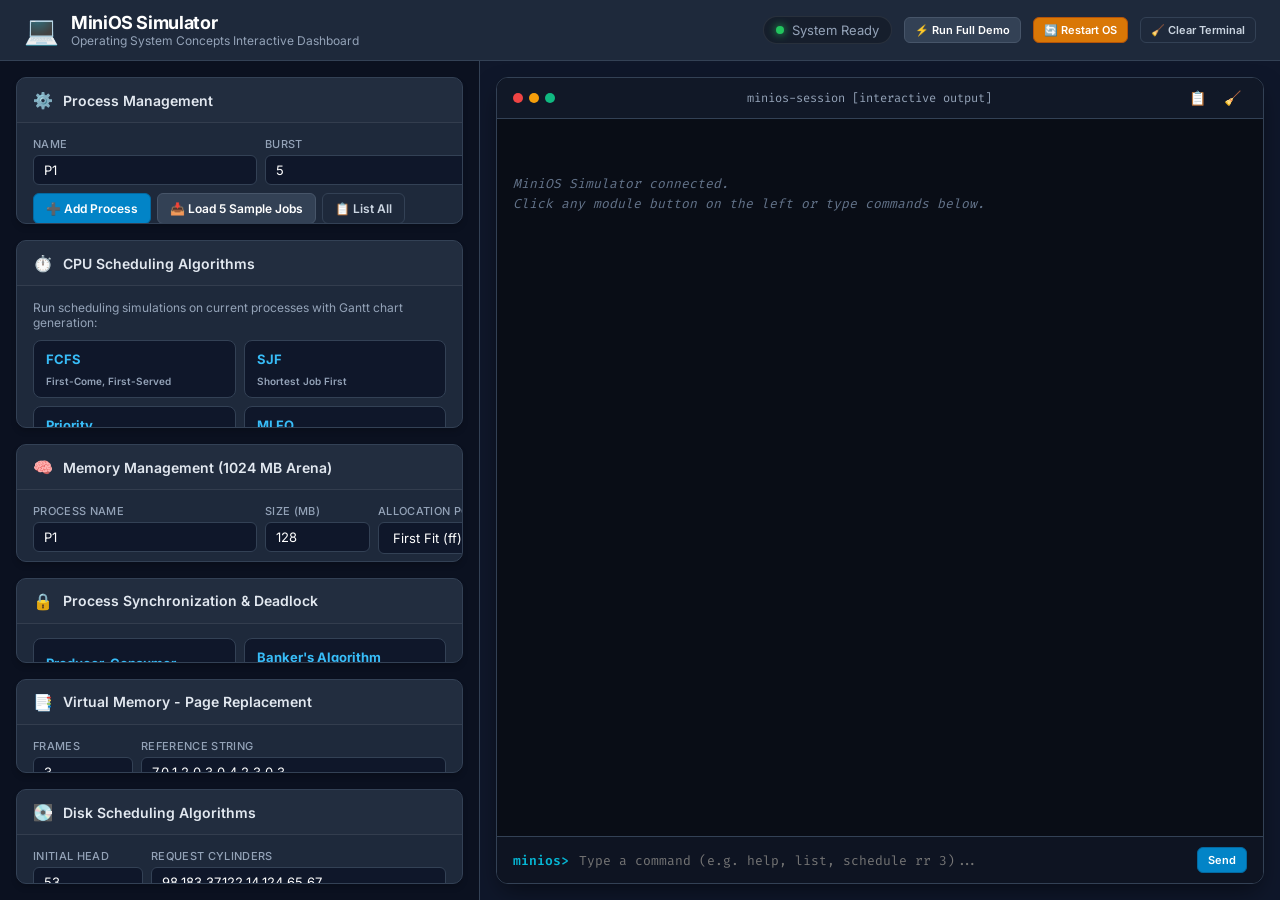
==== ui/index.html @ c7deea9b "Add interactive Web UI dashboard in ui/ folder" ====
<!DOCTYPE html>
<html lang="en">
<head>
  <meta charset="UTF-8">
  <meta name="viewport" content="width=device-width, initial-scale=1.0">
  <title>MiniOS Simulator Dashboard</title>
  <link rel="stylesheet" href="style.css">
  <link rel="preconnect" href="https://fonts.googleapis.com">
  <link rel="preconnect" href="https://fonts.gstatic.com" crossorigin>
  <link href="https://fonts.googleapis.com/css2?family=Fira+Code:wght@400;500;600&family=Inter:wght@400;500;600;700&display=swap" rel="stylesheet">
</head>
<body>
  <!-- Header Navbar -->
  <header class="navbar">
    <div class="nav-left">
      <div class="logo-icon">💻</div>
      <div>
        <h1 class="nav-title">MiniOS Simulator</h1>
        <p class="nav-subtitle">Operating System Concepts Interactive Dashboard</p>
      </div>
    </div>
    <div class="nav-right">
      <div class="status-indicator" id="statusIndicator">
        <span class="status-dot"></span>
        <span id="statusText">System Ready</span>
      </div>
      <button class="btn btn-secondary btn-sm" onclick="runQuickDemo()">⚡ Run Full Demo</button>
      <button class="btn btn-warning btn-sm" onclick="resetSession()">🔄 Restart OS</button>
      <button class="btn btn-outline btn-sm" onclick="clearTerminal()">🧹 Clear Terminal</button>
    </div>
  </header>

  <!-- Main Grid Layout -->
  <main class="main-container">
    <!-- Left Column: Controls & Modules -->
    <section class="controls-panel">
      
      <!-- Module 1: Process Management -->
      <div class="card">
        <div class="card-header">
          <span class="card-icon">⚙️</span>
          <h2>Process Management</h2>
        </div>
        <div class="card-body">
          <div class="form-row">
            <div class="form-group flex-1">
              <label>Name</label>
              <input type="text" id="procName" value="P1" placeholder="e.g. P1">
            </div>
            <div class="form-group flex-1">
              <label>Burst</label>
              <input type="number" id="procBurst" value="5" min="1" placeholder="CPU burst">
            </div>
            <div class="form-group flex-1">
              <label>Priority</label>
              <input type="number" id="procPriority" value="2" min="1" placeholder="Priority">
            </div>
            <div class="form-group flex-1">
              <label>Arrival</label>
              <input type="number" id="procArrival" value="0" min="0" placeholder="Arrival">
            </div>
          </div>
          <div class="btn-group mt-2">
            <button class="btn btn-primary" onclick="createProcess()">➕ Add Process</button>
            <button class="btn btn-secondary" onclick="loadSampleProcesses()">📥 Load 5 Sample Jobs</button>
            <button class="btn btn-outline" onclick="runCommand('list')">📋 List All</button>
            <button class="btn btn-danger-outline" onclick="runCommand('clear_all')">🗑️ Clear All</button>
          </div>

          <div class="divider"></div>

          <div class="form-inline">
            <label>Terminate Process by PID:</label>
            <input type="number" id="killPid" value="0" min="0" style="width: 80px;">
            <button class="btn btn-danger btn-sm" onclick="killProcess()">Kill</button>
          </div>
        </div>
      </div>

      <!-- Module 2: CPU Scheduling -->
      <div class="card">
        <div class="card-header">
          <span class="card-icon">⏱️</span>
          <h2>CPU Scheduling Algorithms</h2>
        </div>
        <div class="card-body">
          <p class="section-desc">Run scheduling simulations on current processes with Gantt chart generation:</p>
          <div class="grid-buttons">
            <button class="btn btn-module" onclick="runCommand('schedule fcfs')">
              <strong>FCFS</strong>
              <small>First-Come, First-Served</small>
            </button>
            <button class="btn btn-module" onclick="runCommand('schedule sjf')">
              <strong>SJF</strong>
              <small>Shortest Job First</small>
            </button>
            <button class="btn btn-module" onclick="runCommand('schedule priority')">
              <strong>Priority</strong>
              <small>Non-preemptive priority</small>
            </button>
            <button class="btn btn-module" onclick="runCommand('schedule mlfq')">
              <strong>MLFQ</strong>
              <small>3-Level Feedback Queue</small>
            </button>
          </div>

          <div class="form-inline mt-3">
            <label>Round Robin (Quantum):</label>
            <input type="number" id="rrQuantum" value="2" min="1" style="width: 70px;">
            <button class="btn btn-secondary btn-sm" onclick="runRR()">Run RR</button>
          </div>

          <div class="mt-3">
            <button class="btn btn-success w-100" onclick="runCommand('schedule compare')">
              📊 Compare All Algorithms Side-by-Side
            </button>
          </div>
        </div>
      </div>

      <!-- Module 3: Memory Management -->
      <div class="card">
        <div class="card-header">
          <span class="card-icon">🧠</span>
          <h2>Memory Management (1024 MB Arena)</h2>
        </div>
        <div class="card-body">
          <div class="form-row">
            <div class="form-group flex-1">
              <label>Process Name</label>
              <input type="text" id="memProcName" value="P1">
            </div>
            <div class="form-group flex-1">
              <label>Size (MB)</label>
              <input type="number" id="memSize" value="128" min="1" max="1024">
            </div>
            <div class="form-group flex-1">
              <label>Allocation Policy</label>
              <select id="memPolicy">
                <option value="ff">First Fit (ff)</option>
                <option value="bf">Best Fit (bf)</option>
                <option value="wf">Worst Fit (wf)</option>
              </select>
            </div>
          </div>
          <div class="btn-group mt-2">
            <button class="btn btn-primary" onclick="allocMemory()">📥 Allocate Memory</button>
            <button class="btn btn-outline" onclick="freeMemory()">📤 Free Memory</button>
            <button class="btn btn-secondary" onclick="runCommand('mem_status')">🗺️ Show Memory Map</button>
            <button class="btn btn-danger-outline" onclick="runCommand('mem_reset')">Reset</button>
          </div>
        </div>
      </div>

      <!-- Module 4: Synchronization & Deadlocks -->
      <div class="card">
        <div class="card-header">
          <span class="card-icon">🔒</span>
          <h2>Process Synchronization & Deadlock</h2>
        </div>
        <div class="card-body">
          <div class="grid-buttons-2">
            <button class="btn btn-module" onclick="runCommand('producer_consumer')">
              <strong>Producer-Consumer</strong>
              <small>Bounded-buffer using semaphores</small>
            </button>
            <button class="btn btn-module" onclick="runBankers()">
              <strong>Banker's Algorithm</strong>
              <small>Deadlock avoidance & safe sequence</small>
            </button>
          </div>
        </div>
      </div>

      <!-- Module 5: Virtual Memory Page Replacement -->
      <div class="card">
        <div class="card-header">
          <span class="card-icon">📑</span>
          <h2>Virtual Memory - Page Replacement</h2>
        </div>
        <div class="card-body">
          <div class="form-row">
            <div class="form-group" style="width: 100px;">
              <label>Frames</label>
              <input type="number" id="pageFrames" value="3" min="1" max="10">
            </div>
            <div class="form-group flex-1">
              <label>Reference String</label>
              <input type="text" id="pageRef" value="7,0,1,2,0,3,0,4,2,3,0,3">
            </div>
          </div>
          <div class="btn-group mt-2">
            <button class="btn btn-outline" onclick="runPage('fifo')">FIFO</button>
            <button class="btn btn-outline" onclick="runPage('lru')">LRU</button>
            <button class="btn btn-outline" onclick="runPage('optimal')">Optimal</button>
            <button class="btn btn-success" onclick="runPage('compare')">⚡ Compare All 3</button>
          </div>
        </div>
      </div>

      <!-- Module 6: Disk Scheduling -->
      <div class="card">
        <div class="card-header">
          <span class="card-icon">💽</span>
          <h2>Disk Scheduling Algorithms</h2>
        </div>
        <div class="card-body">
          <div class="form-row">
            <div class="form-group" style="width: 110px;">
              <label>Initial Head</label>
              <input type="number" id="diskHead" value="53" min="0" max="199">
            </div>
            <div class="form-group flex-1">
              <label>Request Cylinders</label>
              <input type="text" id="diskRequests" value="98,183,37,122,14,124,65,67">
            </div>
          </div>
          <div class="btn-group mt-2">
            <button class="btn btn-outline" onclick="runDisk('fcfs')">FCFS</button>
            <button class="btn btn-outline" onclick="runDisk('sstf')">SSTF</button>
            <button class="btn btn-outline" onclick="runDisk('scan')">SCAN</button>
            <button class="btn btn-outline" onclick="runDisk('cscan')">C-SCAN</button>
            <button class="btn btn-success" onclick="runDisk('compare')">⚡ Compare All</button>
          </div>
        </div>
      </div>

    </section>

    <!-- Right Column: Interactive Console & Output -->
    <section class="terminal-panel">
      <div class="terminal-card">
        <div class="terminal-header">
          <div class="window-dots">
            <span class="dot red"></span>
            <span class="dot yellow"></span>
            <span class="dot green"></span>
          </div>
          <div class="terminal-title">minios-session [interactive output]</div>
          <div class="terminal-actions">
            <button class="btn-icon" onclick="copyTerminalText()" title="Copy output">📋</button>
            <button class="btn-icon" onclick="clearTerminal()" title="Clear terminal">🧹</button>
          </div>
        </div>
        
        <!-- Live Output Screen -->
        <div class="terminal-body" id="terminalOutput">
          <div class="welcome-text">MiniOS Simulator connected.<br>Click any module button on the left or type commands below.</div>
        </div>

        <!-- Command Input Line -->
        <div class="terminal-input-bar">
          <span class="prompt-symbol">minios&gt;</span>
          <input type="text" id="cliInput" placeholder="Type a command (e.g. help, list, schedule rr 3)..." autocomplete="off">
          <button class="btn btn-primary btn-sm" id="sendBtn" onclick="handleCliSend()">Send</button>
        </div>
      </div>
    </section>
  </main>

  <script src="app.js"></script>
</body>
</html>
---- ui/style.css ----
/* MiniOS Web UI Stylesheet */

:root {
  --bg-primary: #0f172a;
  --bg-secondary: #1e293b;
  --bg-tertiary: #334155;
  --bg-terminal: #090d16;
  --text-main: #f8fafc;
  --text-muted: #94a3b8;
  --accent-blue: #38bdf8;
  --accent-cyan: #06b6d4;
  --accent-green: #22c55e;
  --accent-yellow: #eab308;
  --accent-red: #ef4444;
  --accent-purple: #a855f7;
  --border-color: #334155;
  --border-light: rgba(255, 255, 255, 0.08);
  --font-sans: 'Inter', -apple-system, BlinkMacSystemFont, 'Segoe UI', Roboto, sans-serif;
  --font-mono: 'Fira Code', 'SF Mono', Menlo, Consolas, Monaco, monospace;
}

* {
  box-sizing: border-box;
  margin: 0;
  padding: 0;
}

body {
  background-color: var(--bg-primary);
  color: var(--text-main);
  font-family: var(--font-sans);
  height: 100vh;
  display: flex;
  flex-direction: column;
  overflow: hidden;
}

/* Navbar */
.navbar {
  display: flex;
  align-items: center;
  justify-content: space-between;
  padding: 12px 24px;
  background-color: var(--bg-secondary);
  border-bottom: 1px solid var(--border-color);
  flex-shrink: 0;
}

.nav-left {
  display: flex;
  align-items: center;
  gap: 12px;
}

.logo-icon {
  font-size: 28px;
}

.nav-title {
  font-size: 18px;
  font-weight: 700;
  letter-spacing: -0.02em;
  color: #fff;
}

.nav-subtitle {
  font-size: 12px;
  color: var(--text-muted);
}

.nav-right {
  display: flex;
  align-items: center;
  gap: 12px;
}

.status-indicator {
  display: flex;
  align-items: center;
  gap: 8px;
  font-size: 13px;
  color: var(--text-muted);
  background: rgba(0, 0, 0, 0.25);
  padding: 5px 12px;
  border-radius: 999px;
  border: 1px solid var(--border-light);
}

.status-dot {
  width: 8px;
  height: 8px;
  border-radius: 50%;
  background-color: var(--accent-green);
  box-shadow: 0 0 8px var(--accent-green);
}

/* Main Layout */
.main-container {
  display: grid;
  grid-template-columns: 480px 1fr;
  flex: 1;
  overflow: hidden;
  height: calc(100vh - 65px);
}

/* Controls Panel (Left) */
.controls-panel {
  overflow-y: auto;
  padding: 16px;
  display: flex;
  flex-direction: column;
  gap: 16px;
  border-right: 1px solid var(--border-color);
  background: #0b1120;
}

.controls-panel::-webkit-scrollbar {
  width: 6px;
}
.controls-panel::-webkit-scrollbar-thumb {
  background: var(--bg-tertiary);
  border-radius: 4px;
}

/* Cards */
.card {
  background-color: var(--bg-secondary);
  border: 1px solid var(--border-color);
  border-radius: 10px;
  box-shadow: 0 4px 6px -1px rgba(0, 0, 0, 0.2);
  overflow: hidden;
}

.card-header {
  display: flex;
  align-items: center;
  gap: 10px;
  padding: 12px 16px;
  background-color: rgba(255, 255, 255, 0.02);
  border-bottom: 1px solid var(--border-light);
}

.card-icon {
  font-size: 16px;
}

.card-header h2 {
  font-size: 14px;
  font-weight: 600;
  color: #e2e8f0;
}

.card-body {
  padding: 14px 16px;
}

.section-desc {
  font-size: 12px;
  color: var(--text-muted);
  margin-bottom: 10px;
}

/* Form Styles */
.form-row {
  display: flex;
  gap: 8px;
  margin-bottom: 8px;
}

.form-group {
  display: flex;
  flex-direction: column;
  gap: 4px;
}

.flex-1 {
  flex: 1;
}

.form-group label {
  font-size: 11px;
  font-weight: 500;
  color: var(--text-muted);
  text-transform: uppercase;
  letter-spacing: 0.03em;
}

.form-group input,
.form-group select {
  background-color: #0f172a;
  border: 1px solid var(--border-color);
  color: #fff;
  padding: 6px 10px;
  border-radius: 6px;
  font-size: 13px;
  outline: none;
  font-family: var(--font-sans);
  transition: border-color 0.15s ease;
}

.form-group input:focus,
.form-group select:focus {
  border-color: var(--accent-blue);
}

.form-inline {
  display: flex;
  align-items: center;
  gap: 8px;
  font-size: 13px;
  color: var(--text-muted);
}

.form-inline input {
  background-color: #0f172a;
  border: 1px solid var(--border-color);
  color: #fff;
  padding: 6px 10px;
  border-radius: 6px;
  font-size: 13px;
}

.divider {
  height: 1px;
  background-color: var(--border-light);
  margin: 12px 0;
}

/* Buttons */
.btn {
  display: inline-flex;
  align-items: center;
  justify-content: center;
  gap: 6px;
  padding: 7px 12px;
  font-size: 12px;
  font-weight: 600;
  border-radius: 6px;
  border: 1px solid transparent;
  cursor: pointer;
  transition: all 0.15s ease;
  font-family: var(--font-sans);
  color: #fff;
}

.btn:active {
  transform: scale(0.98);
}

.btn-sm {
  padding: 5px 10px;
  font-size: 11px;
}

.btn-primary {
  background-color: #0284c7;
  border-color: #0369a1;
}
.btn-primary:hover {
  background-color: #0369a1;
}

.btn-secondary {
  background-color: var(--bg-tertiary);
  border-color: #475569;
}
.btn-secondary:hover {
  background-color: #475569;
}

.btn-outline {
  background: transparent;
  border-color: var(--border-color);
  color: #cbd5e1;
}
.btn-outline:hover {
  background: rgba(255, 255, 255, 0.05);
  border-color: #64748b;
}

.btn-success {
  background-color: #15803d;
  border-color: #166534;
}
.btn-success:hover {
  background-color: #166534;
}

.btn-warning {
  background-color: #d97706;
  border-color: #b45309;
}
.btn-warning:hover {
  background-color: #b45309;
}

.btn-danger {
  background-color: #dc2626;
  border-color: #b91c1c;
}
.btn-danger:hover {
  background-color: #b91c1c;
}

.btn-danger-outline {
  background: transparent;
  border-color: #7f1d1d;
  color: #fca5a5;
}
.btn-danger-outline:hover {
  background: rgba(239, 68, 68, 0.1);
  border-color: #ef4444;
}

.btn-group {
  display: flex;
  flex-wrap: wrap;
  gap: 6px;
}

.w-100 {
  width: 100%;
}

.mt-2 { margin-top: 8px; }
.mt-3 { margin-top: 12px; }

/* Module Grid Buttons */
.grid-buttons {
  display: grid;
  grid-template-columns: repeat(2, 1fr);
  gap: 8px;
}

.grid-buttons-2 {
  display: grid;
  grid-template-columns: repeat(2, 1fr);
  gap: 8px;
}

.btn-module {
  display: flex;
  flex-direction: column;
  align-items: flex-start;
  padding: 10px 12px;
  background-color: #0f172a;
  border: 1px solid var(--border-color);
  border-radius: 8px;
  color: #f1f5f9;
  cursor: pointer;
  text-align: left;
  transition: all 0.15s ease;
}

.btn-module:hover {
  background-color: #1e293b;
  border-color: var(--accent-blue);
}

.btn-module strong {
  font-size: 13px;
  color: #38bdf8;
}

.btn-module small {
  font-size: 10px;
  color: var(--text-muted);
  margin-top: 2px;
}

/* Terminal Panel (Right) */
.terminal-panel {
  padding: 16px;
  display: flex;
  flex-direction: column;
  height: 100%;
  overflow: hidden;
}

.terminal-card {
  display: flex;
  flex-direction: column;
  height: 100%;
  background-color: var(--bg-terminal);
  border: 1px solid var(--border-color);
  border-radius: 12px;
  box-shadow: 0 10px 25px -5px rgba(0, 0, 0, 0.5);
  overflow: hidden;
}

.terminal-header {
  display: flex;
  align-items: center;
  justify-content: space-between;
  padding: 10px 16px;
  background-color: #111827;
  border-bottom: 1px solid var(--border-color);
}

.window-dots {
  display: flex;
  gap: 6px;
}

.dot {
  width: 10px;
  height: 10px;
  border-radius: 50%;
}
.dot.red { background-color: #ef4444; }
.dot.yellow { background-color: #f59e0b; }
.dot.green { background-color: #10b981; }

.terminal-title {
  font-family: var(--font-mono);
  font-size: 12px;
  color: var(--text-muted);
}

.terminal-actions {
  display: flex;
  gap: 6px;
}

.btn-icon {
  background: transparent;
  border: none;
  font-size: 14px;
  cursor: pointer;
  padding: 2px 6px;
  border-radius: 4px;
  transition: background 0.15s ease;
}
.btn-icon:hover {
  background: rgba(255, 255, 255, 0.1);
}

/* Terminal Body */
.terminal-body {
  flex: 1;
  padding: 16px;
  overflow-y: auto;
  font-family: var(--font-mono);
  font-size: 13px;
  line-height: 1.5;
  color: #e2e8f0;
  white-space: pre-wrap;
  word-break: break-word;
  background-color: var(--bg-terminal);
}

.terminal-body::-webkit-scrollbar {
  width: 8px;
}
.terminal-body::-webkit-scrollbar-thumb {
  background: #1f293d;
  border-radius: 4px;
}

.welcome-text {
  color: #64748b;
  font-style: italic;
  margin-bottom: 12px;
}

/* ANSI Colors in Terminal */
.ansi-red { color: #f87171; font-weight: 600; }
.ansi-green { color: #4ade80; font-weight: 600; }
.ansi-yellow { color: #facc15; font-weight: 600; }
.ansi-blue { color: #60a5fa; font-weight: 600; }
.ansi-magenta { color: #c084fc; font-weight: 600; }
.ansi-cyan { color: #22d3ee; font-weight: 600; }
.ansi-white { color: #ffffff; }

/* Terminal Input Line */
.terminal-input-bar {
  display: flex;
  align-items: center;
  gap: 10px;
  padding: 10px 16px;
  background-color: #0e1422;
  border-top: 1px solid var(--border-color);
}

.prompt-symbol {
  font-family: var(--font-mono);
  font-size: 13px;
  font-weight: 600;
  color: var(--accent-cyan);
}

.terminal-input-bar input {
  flex: 1;
  background: transparent;
  border: none;
  color: #fff;
  font-family: var(--font-mono);
  font-size: 13px;
  outline: none;
}
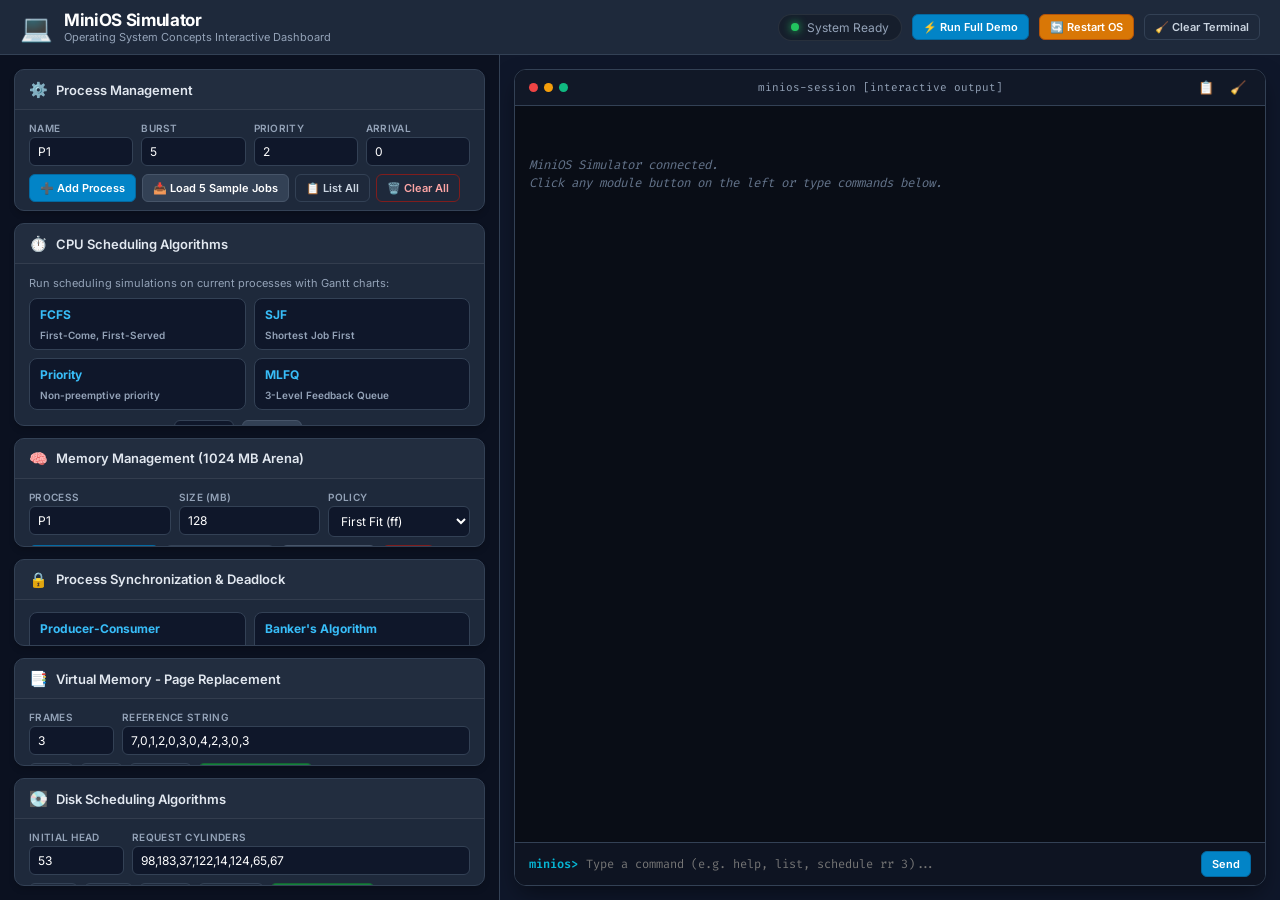
==== commit e4b00f04: "Fix full demo to execute step-by-step with live updates and prompt sync" ====
--- a/ui/index.html
+++ b/ui/index.html
@@ -24,7 +24,7 @@
         <span class="status-dot"></span>
         <span id="statusText">System Ready</span>
       </div>
-      <button class="btn btn-secondary btn-sm" onclick="runQuickDemo()">⚡ Run Full Demo</button>
+      <button class="btn btn-primary btn-sm" id="fullDemoBtn" onclick="toggleFullDemo()">⚡ Run Full Demo</button>
       <button class="btn btn-warning btn-sm" onclick="resetSession()">🔄 Restart OS</button>
       <button class="btn btn-outline btn-sm" onclick="clearTerminal()">🧹 Clear Terminal</button>
     </div>
@@ -42,22 +42,22 @@
           <h2>Process Management</h2>
         </div>
         <div class="card-body">
-          <div class="form-row">
-            <div class="form-group flex-1">
+          <div class="form-row-grid">
+            <div class="form-group">
               <label>Name</label>
               <input type="text" id="procName" value="P1" placeholder="e.g. P1">
             </div>
-            <div class="form-group flex-1">
+            <div class="form-group">
               <label>Burst</label>
-              <input type="number" id="procBurst" value="5" min="1" placeholder="CPU burst">
-            </div>
-            <div class="form-group flex-1">
+              <input type="number" id="procBurst" value="5" min="1" placeholder="Burst">
+            </div>
+            <div class="form-group">
               <label>Priority</label>
-              <input type="number" id="procPriority" value="2" min="1" placeholder="Priority">
-            </div>
-            <div class="form-group flex-1">
+              <input type="number" id="procPriority" value="2" min="1" placeholder="Prio">
+            </div>
+            <div class="form-group">
               <label>Arrival</label>
-              <input type="number" id="procArrival" value="0" min="0" placeholder="Arrival">
+              <input type="number" id="procArrival" value="0" min="0" placeholder="Arr">
             </div>
           </div>
           <div class="btn-group mt-2">
@@ -70,8 +70,8 @@
           <div class="divider"></div>
 
           <div class="form-inline">
-            <label>Terminate Process by PID:</label>
-            <input type="number" id="killPid" value="0" min="0" style="width: 80px;">
+            <label>Terminate by PID:</label>
+            <input type="number" id="killPid" value="0" min="0" style="width: 70px;">
             <button class="btn btn-danger btn-sm" onclick="killProcess()">Kill</button>
           </div>
         </div>
@@ -84,7 +84,7 @@
           <h2>CPU Scheduling Algorithms</h2>
         </div>
         <div class="card-body">
-          <p class="section-desc">Run scheduling simulations on current processes with Gantt chart generation:</p>
+          <p class="section-desc">Run scheduling simulations on current processes with Gantt charts:</p>
           <div class="grid-buttons">
             <button class="btn btn-module" onclick="runCommand('schedule fcfs')">
               <strong>FCFS</strong>
@@ -106,7 +106,7 @@
 
           <div class="form-inline mt-3">
             <label>Round Robin (Quantum):</label>
-            <input type="number" id="rrQuantum" value="2" min="1" style="width: 70px;">
+            <input type="number" id="rrQuantum" value="2" min="1" style="width: 60px;">
             <button class="btn btn-secondary btn-sm" onclick="runRR()">Run RR</button>
           </div>
 
@@ -125,17 +125,17 @@
           <h2>Memory Management (1024 MB Arena)</h2>
         </div>
         <div class="card-body">
-          <div class="form-row">
-            <div class="form-group flex-1">
-              <label>Process Name</label>
+          <div class="form-row-grid-3">
+            <div class="form-group">
+              <label>Process</label>
               <input type="text" id="memProcName" value="P1">
             </div>
-            <div class="form-group flex-1">
+            <div class="form-group">
               <label>Size (MB)</label>
               <input type="number" id="memSize" value="128" min="1" max="1024">
             </div>
-            <div class="form-group flex-1">
-              <label>Allocation Policy</label>
+            <div class="form-group">
+              <label>Policy</label>
               <select id="memPolicy">
                 <option value="ff">First Fit (ff)</option>
                 <option value="bf">Best Fit (bf)</option>
@@ -146,7 +146,7 @@
           <div class="btn-group mt-2">
             <button class="btn btn-primary" onclick="allocMemory()">📥 Allocate Memory</button>
             <button class="btn btn-outline" onclick="freeMemory()">📤 Free Memory</button>
-            <button class="btn btn-secondary" onclick="runCommand('mem_status')">🗺️ Show Memory Map</button>
+            <button class="btn btn-secondary" onclick="runCommand('mem_status')">🗺️ Show Map</button>
             <button class="btn btn-danger-outline" onclick="runCommand('mem_reset')">Reset</button>
           </div>
         </div>
@@ -162,11 +162,11 @@
           <div class="grid-buttons-2">
             <button class="btn btn-module" onclick="runCommand('producer_consumer')">
               <strong>Producer-Consumer</strong>
-              <small>Bounded-buffer using semaphores</small>
+              <small>Bounded-buffer semaphores</small>
             </button>
             <button class="btn btn-module" onclick="runBankers()">
               <strong>Banker's Algorithm</strong>
-              <small>Deadlock avoidance & safe sequence</small>
+              <small>Deadlock safety & sequence</small>
             </button>
           </div>
         </div>
@@ -180,7 +180,7 @@
         </div>
         <div class="card-body">
           <div class="form-row">
-            <div class="form-group" style="width: 100px;">
+            <div class="form-group" style="width: 85px;">
               <label>Frames</label>
               <input type="number" id="pageFrames" value="3" min="1" max="10">
             </div>
@@ -206,7 +206,7 @@
         </div>
         <div class="card-body">
           <div class="form-row">
-            <div class="form-group" style="width: 110px;">
+            <div class="form-group" style="width: 95px;">
               <label>Initial Head</label>
               <input type="number" id="diskHead" value="53" min="0" max="199">
             </div>
@@ -236,7 +236,7 @@
             <span class="dot yellow"></span>
             <span class="dot green"></span>
           </div>
-          <div class="terminal-title">minios-session [interactive output]</div>
+          <div class="terminal-title" id="terminalTitle">minios-session [interactive output]</div>
           <div class="terminal-actions">
             <button class="btn-icon" onclick="copyTerminalText()" title="Copy output">📋</button>
             <button class="btn-icon" onclick="clearTerminal()" title="Clear terminal">🧹</button>
--- a/ui/style.css
+++ b/ui/style.css
@@ -40,7 +40,7 @@
   display: flex;
   align-items: center;
   justify-content: space-between;
-  padding: 12px 24px;
+  padding: 10px 20px;
   background-color: var(--bg-secondary);
   border-bottom: 1px solid var(--border-color);
   flex-shrink: 0;
@@ -53,32 +53,32 @@
 }
 
 .logo-icon {
-  font-size: 28px;
+  font-size: 26px;
 }
 
 .nav-title {
-  font-size: 18px;
+  font-size: 17px;
   font-weight: 700;
   letter-spacing: -0.02em;
   color: #fff;
 }
 
 .nav-subtitle {
-  font-size: 12px;
+  font-size: 11px;
   color: var(--text-muted);
 }
 
 .nav-right {
   display: flex;
   align-items: center;
-  gap: 12px;
+  gap: 10px;
 }
 
 .status-indicator {
   display: flex;
   align-items: center;
   gap: 8px;
-  font-size: 13px;
+  font-size: 12px;
   color: var(--text-muted);
   background: rgba(0, 0, 0, 0.25);
   padding: 5px 12px;
@@ -97,19 +97,19 @@
 /* Main Layout */
 .main-container {
   display: grid;
-  grid-template-columns: 480px 1fr;
+  grid-template-columns: 500px 1fr;
   flex: 1;
   overflow: hidden;
-  height: calc(100vh - 65px);
+  height: calc(100vh - 58px);
 }
 
 /* Controls Panel (Left) */
 .controls-panel {
   overflow-y: auto;
-  padding: 16px;
+  padding: 14px;
   display: flex;
   flex-direction: column;
-  gap: 16px;
+  gap: 12px;
   border-right: 1px solid var(--border-color);
   background: #0b1120;
 }
@@ -134,30 +134,30 @@
 .card-header {
   display: flex;
   align-items: center;
-  gap: 10px;
-  padding: 12px 16px;
+  gap: 8px;
+  padding: 10px 14px;
   background-color: rgba(255, 255, 255, 0.02);
   border-bottom: 1px solid var(--border-light);
 }
 
 .card-icon {
-  font-size: 16px;
+  font-size: 15px;
 }
 
 .card-header h2 {
-  font-size: 14px;
+  font-size: 13px;
   font-weight: 600;
   color: #e2e8f0;
 }
 
 .card-body {
-  padding: 14px 16px;
+  padding: 12px 14px;
 }
 
 .section-desc {
-  font-size: 12px;
-  color: var(--text-muted);
-  margin-bottom: 10px;
+  font-size: 11px;
+  color: var(--text-muted);
+  margin-bottom: 8px;
 }
 
 /* Form Styles */
@@ -167,10 +167,24 @@
   margin-bottom: 8px;
 }
 
+.form-row-grid {
+  display: grid;
+  grid-template-columns: repeat(4, 1fr);
+  gap: 8px;
+  margin-bottom: 8px;
+}
+
+.form-row-grid-3 {
+  display: grid;
+  grid-template-columns: repeat(3, 1fr);
+  gap: 8px;
+  margin-bottom: 8px;
+}
+
 .form-group {
   display: flex;
   flex-direction: column;
-  gap: 4px;
+  gap: 3px;
 }
 
 .flex-1 {
@@ -178,8 +192,8 @@
 }
 
 .form-group label {
-  font-size: 11px;
-  font-weight: 500;
+  font-size: 10px;
+  font-weight: 600;
   color: var(--text-muted);
   text-transform: uppercase;
   letter-spacing: 0.03em;
@@ -190,11 +204,12 @@
   background-color: #0f172a;
   border: 1px solid var(--border-color);
   color: #fff;
-  padding: 6px 10px;
+  padding: 6px 8px;
   border-radius: 6px;
-  font-size: 13px;
+  font-size: 12px;
   outline: none;
   font-family: var(--font-sans);
+  width: 100%;
   transition: border-color 0.15s ease;
 }
 
@@ -207,7 +222,7 @@
   display: flex;
   align-items: center;
   gap: 8px;
-  font-size: 13px;
+  font-size: 12px;
   color: var(--text-muted);
 }
 
@@ -215,15 +230,15 @@
   background-color: #0f172a;
   border: 1px solid var(--border-color);
   color: #fff;
-  padding: 6px 10px;
+  padding: 5px 8px;
   border-radius: 6px;
-  font-size: 13px;
+  font-size: 12px;
 }
 
 .divider {
   height: 1px;
   background-color: var(--border-light);
-  margin: 12px 0;
+  margin: 10px 0;
 }
 
 /* Buttons */
@@ -231,9 +246,9 @@
   display: inline-flex;
   align-items: center;
   justify-content: center;
-  gap: 6px;
-  padding: 7px 12px;
-  font-size: 12px;
+  gap: 5px;
+  padding: 6px 10px;
+  font-size: 11px;
   font-weight: 600;
   border-radius: 6px;
   border: 1px solid transparent;
@@ -323,7 +338,7 @@
 }
 
 .mt-2 { margin-top: 8px; }
-.mt-3 { margin-top: 12px; }
+.mt-3 { margin-top: 10px; }
 
 /* Module Grid Buttons */
 .grid-buttons {
@@ -342,7 +357,7 @@
   display: flex;
   flex-direction: column;
   align-items: flex-start;
-  padding: 10px 12px;
+  padding: 8px 10px;
   background-color: #0f172a;
   border: 1px solid var(--border-color);
   border-radius: 8px;
@@ -358,7 +373,7 @@
 }
 
 .btn-module strong {
-  font-size: 13px;
+  font-size: 12px;
   color: #38bdf8;
 }
 
@@ -370,7 +385,7 @@
 
 /* Terminal Panel (Right) */
 .terminal-panel {
-  padding: 16px;
+  padding: 14px;
   display: flex;
   flex-direction: column;
   height: 100%;
@@ -392,7 +407,7 @@
   display: flex;
   align-items: center;
   justify-content: space-between;
-  padding: 10px 16px;
+  padding: 8px 14px;
   background-color: #111827;
   border-bottom: 1px solid var(--border-color);
 }
@@ -403,8 +418,8 @@
 }
 
 .dot {
-  width: 10px;
-  height: 10px;
+  width: 9px;
+  height: 9px;
   border-radius: 50%;
 }
 .dot.red { background-color: #ef4444; }
@@ -413,7 +428,7 @@
 
 .terminal-title {
   font-family: var(--font-mono);
-  font-size: 12px;
+  font-size: 11px;
   color: var(--text-muted);
 }
 
@@ -425,9 +440,9 @@
 .btn-icon {
   background: transparent;
   border: none;
-  font-size: 14px;
+  font-size: 13px;
   cursor: pointer;
-  padding: 2px 6px;
+  padding: 2px 5px;
   border-radius: 4px;
   transition: background 0.15s ease;
 }
@@ -438,11 +453,11 @@
 /* Terminal Body */
 .terminal-body {
   flex: 1;
-  padding: 16px;
+  padding: 14px;
   overflow-y: auto;
   font-family: var(--font-mono);
-  font-size: 13px;
-  line-height: 1.5;
+  font-size: 12.5px;
+  line-height: 1.45;
   color: #e2e8f0;
   white-space: pre-wrap;
   word-break: break-word;
@@ -460,7 +475,7 @@
 .welcome-text {
   color: #64748b;
   font-style: italic;
-  margin-bottom: 12px;
+  margin-bottom: 10px;
 }
 
 /* ANSI Colors in Terminal */
@@ -472,19 +487,32 @@
 .ansi-cyan { color: #22d3ee; font-weight: 600; }
 .ansi-white { color: #ffffff; }
 
+/* Demo step banner */
+.step-banner {
+  display: inline-block;
+  margin: 10px 0 4px 0;
+  padding: 4px 10px;
+  background: rgba(14, 165, 233, 0.15);
+  border-left: 3px solid #38bdf8;
+  color: #38bdf8;
+  font-weight: 600;
+  font-size: 12px;
+  border-radius: 0 4px 4px 0;
+}
+
 /* Terminal Input Line */
 .terminal-input-bar {
   display: flex;
   align-items: center;
-  gap: 10px;
-  padding: 10px 16px;
+  gap: 8px;
+  padding: 8px 14px;
   background-color: #0e1422;
   border-top: 1px solid var(--border-color);
 }
 
 .prompt-symbol {
   font-family: var(--font-mono);
-  font-size: 13px;
+  font-size: 12px;
   font-weight: 600;
   color: var(--accent-cyan);
 }
@@ -495,6 +523,6 @@
   border: none;
   color: #fff;
   font-family: var(--font-mono);
-  font-size: 13px;
+  font-size: 12px;
   outline: none;
 }
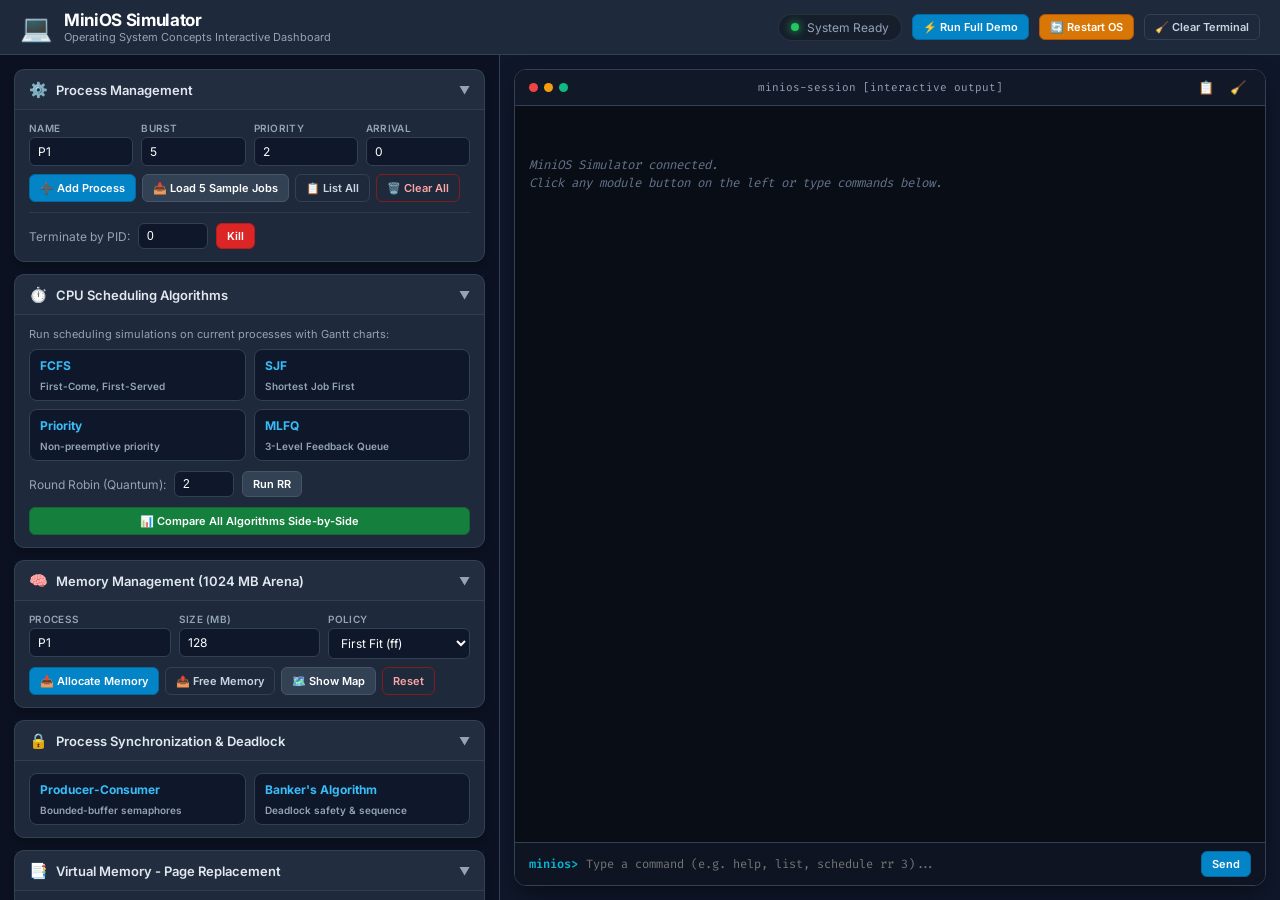
==== commit 45f3095e: "Fix flexbox shrinking: cards now maintain full height at 100% zoom with scrolling & collapsible modu" ====
--- a/ui/index.html
+++ b/ui/index.html
@@ -37,9 +37,10 @@
       
       <!-- Module 1: Process Management -->
       <div class="card">
-        <div class="card-header">
+        <div class="card-header" onclick="toggleCard(this)">
           <span class="card-icon">⚙️</span>
           <h2>Process Management</h2>
+          <span class="chevron">▼</span>
         </div>
         <div class="card-body">
           <div class="form-row-grid">
@@ -79,9 +80,10 @@
 
       <!-- Module 2: CPU Scheduling -->
       <div class="card">
-        <div class="card-header">
+        <div class="card-header" onclick="toggleCard(this)">
           <span class="card-icon">⏱️</span>
           <h2>CPU Scheduling Algorithms</h2>
+          <span class="chevron">▼</span>
         </div>
         <div class="card-body">
           <p class="section-desc">Run scheduling simulations on current processes with Gantt charts:</p>
@@ -120,9 +122,10 @@
 
       <!-- Module 3: Memory Management -->
       <div class="card">
-        <div class="card-header">
+        <div class="card-header" onclick="toggleCard(this)">
           <span class="card-icon">🧠</span>
           <h2>Memory Management (1024 MB Arena)</h2>
+          <span class="chevron">▼</span>
         </div>
         <div class="card-body">
           <div class="form-row-grid-3">
@@ -154,9 +157,10 @@
 
       <!-- Module 4: Synchronization & Deadlocks -->
       <div class="card">
-        <div class="card-header">
+        <div class="card-header" onclick="toggleCard(this)">
           <span class="card-icon">🔒</span>
           <h2>Process Synchronization & Deadlock</h2>
+          <span class="chevron">▼</span>
         </div>
         <div class="card-body">
           <div class="grid-buttons-2">
@@ -174,9 +178,10 @@
 
       <!-- Module 5: Virtual Memory Page Replacement -->
       <div class="card">
-        <div class="card-header">
+        <div class="card-header" onclick="toggleCard(this)">
           <span class="card-icon">📑</span>
           <h2>Virtual Memory - Page Replacement</h2>
+          <span class="chevron">▼</span>
         </div>
         <div class="card-body">
           <div class="form-row">
@@ -200,9 +205,10 @@
 
       <!-- Module 6: Disk Scheduling -->
       <div class="card">
-        <div class="card-header">
+        <div class="card-header" onclick="toggleCard(this)">
           <span class="card-icon">💽</span>
           <h2>Disk Scheduling Algorithms</h2>
+          <span class="chevron">▼</span>
         </div>
         <div class="card-body">
           <div class="form-row">
--- a/ui/style.css
+++ b/ui/style.css
@@ -105,30 +105,35 @@
 
 /* Controls Panel (Left) */
 .controls-panel {
-  overflow-y: auto;
+  overflow-y: scroll; /* always show scrollbar so content is never squished */
   padding: 14px;
   display: flex;
   flex-direction: column;
   gap: 12px;
   border-right: 1px solid var(--border-color);
   background: #0b1120;
+  min-height: 0;
 }
 
 .controls-panel::-webkit-scrollbar {
-  width: 6px;
+  width: 8px;
 }
 .controls-panel::-webkit-scrollbar-thumb {
   background: var(--bg-tertiary);
   border-radius: 4px;
 }
+.controls-panel::-webkit-scrollbar-thumb:hover {
+  background: #475569;
+}
 
 /* Cards */
 .card {
+  flex-shrink: 0; /* CRITICAL: Prevent flexbox from squishing cards vertically */
   background-color: var(--bg-secondary);
   border: 1px solid var(--border-color);
   border-radius: 10px;
   box-shadow: 0 4px 6px -1px rgba(0, 0, 0, 0.2);
-  overflow: hidden;
+  transition: border-color 0.15s ease;
 }
 
 .card-header {
@@ -138,6 +143,12 @@
   padding: 10px 14px;
   background-color: rgba(255, 255, 255, 0.02);
   border-bottom: 1px solid var(--border-light);
+  cursor: pointer;
+  user-select: none;
+}
+
+.card-header:hover {
+  background-color: rgba(255, 255, 255, 0.05);
 }
 
 .card-icon {
@@ -148,6 +159,25 @@
   font-size: 13px;
   font-weight: 600;
   color: #e2e8f0;
+}
+
+.chevron {
+  margin-left: auto;
+  font-size: 11px;
+  color: var(--text-muted);
+  transition: transform 0.2s ease;
+}
+
+.card.collapsed .chevron {
+  transform: rotate(-90deg);
+}
+
+.card.collapsed .card-body {
+  display: none;
+}
+
+.card.collapsed {
+  border-bottom-color: var(--border-color);
 }
 
 .card-body {
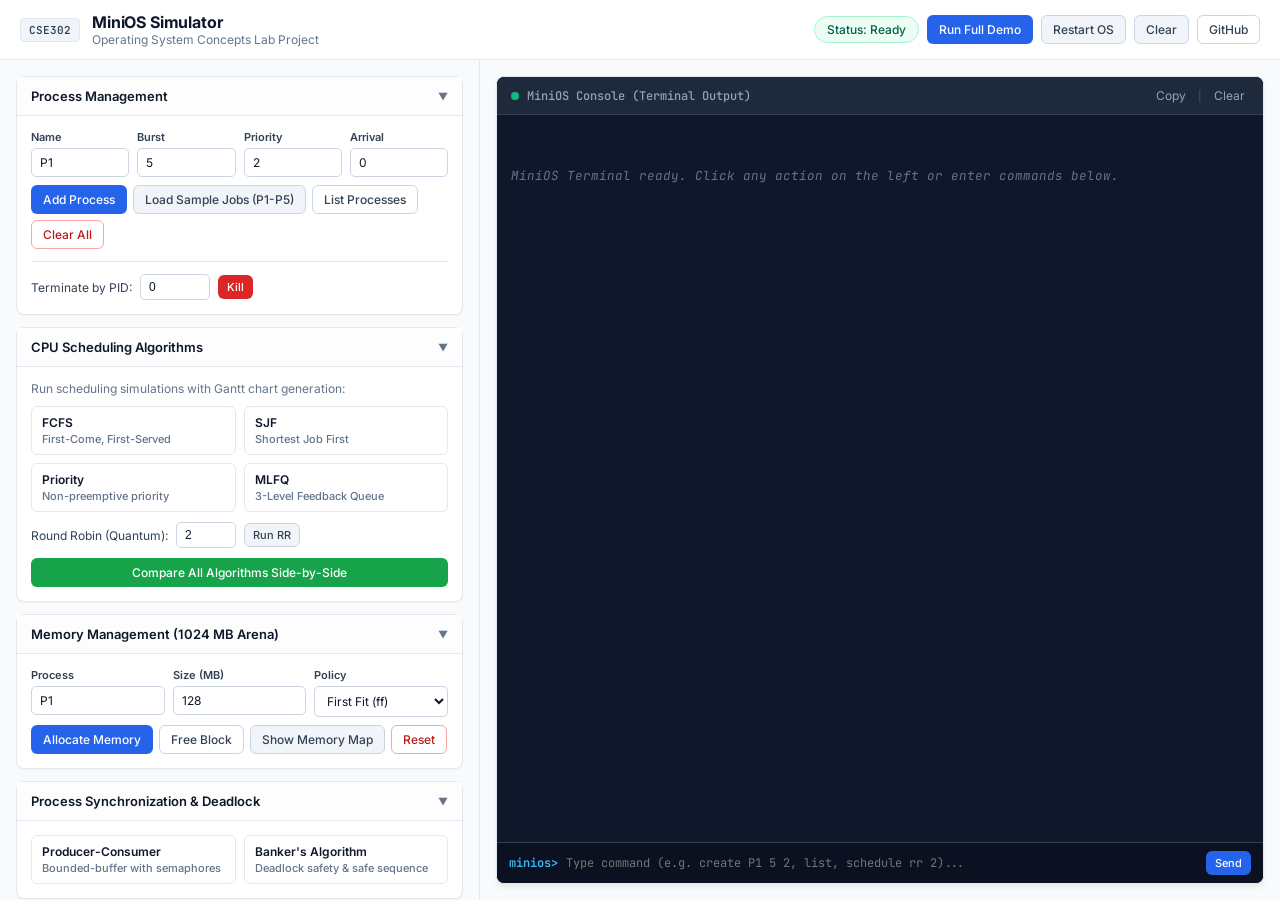
==== commit 7c278da0: "Redesign UI with clean, professional academic light theme" ====
--- a/ui/index.html
+++ b/ui/index.html
@@ -3,42 +3,39 @@
 <head>
   <meta charset="UTF-8">
   <meta name="viewport" content="width=device-width, initial-scale=1.0">
-  <title>MiniOS Simulator Dashboard</title>
+  <title>MiniOS - Operating System Simulator</title>
   <link rel="stylesheet" href="style.css">
   <link rel="preconnect" href="https://fonts.googleapis.com">
   <link rel="preconnect" href="https://fonts.gstatic.com" crossorigin>
-  <link href="https://fonts.googleapis.com/css2?family=Fira+Code:wght@400;500;600&family=Inter:wght@400;500;600;700&display=swap" rel="stylesheet">
+  <link href="https://fonts.googleapis.com/css2?family=Inter:wght@400;500;600;700&family=JetBrains+Mono:wght@400;500;600&display=swap" rel="stylesheet">
 </head>
 <body>
-  <!-- Header Navbar -->
+  <!-- Top Navigation Bar -->
   <header class="navbar">
     <div class="nav-left">
-      <div class="logo-icon">💻</div>
+      <span class="nav-tag">CSE302</span>
       <div>
         <h1 class="nav-title">MiniOS Simulator</h1>
-        <p class="nav-subtitle">Operating System Concepts Interactive Dashboard</p>
+        <p class="nav-subtitle">Operating System Concepts Lab Project</p>
       </div>
     </div>
     <div class="nav-right">
-      <div class="status-indicator" id="statusIndicator">
-        <span class="status-dot"></span>
-        <span id="statusText">System Ready</span>
-      </div>
-      <button class="btn btn-primary btn-sm" id="fullDemoBtn" onclick="toggleFullDemo()">⚡ Run Full Demo</button>
-      <button class="btn btn-warning btn-sm" onclick="resetSession()">🔄 Restart OS</button>
-      <button class="btn btn-outline btn-sm" onclick="clearTerminal()">🧹 Clear Terminal</button>
+      <span class="status-badge" id="statusBadge">Status: Ready</span>
+      <button class="btn btn-primary" id="fullDemoBtn" onclick="toggleFullDemo()">Run Full Demo</button>
+      <button class="btn btn-secondary" onclick="resetSession()">Restart OS</button>
+      <button class="btn btn-secondary" onclick="clearTerminal()">Clear</button>
+      <a href="https://github.com/aarushdubey/MiniOS" target="_blank" class="btn btn-outline">GitHub</a>
     </div>
   </header>
 
-  <!-- Main Grid Layout -->
+  <!-- Main Container -->
   <main class="main-container">
-    <!-- Left Column: Controls & Modules -->
+    <!-- Left Column: Module Controls -->
     <section class="controls-panel">
-      
+
       <!-- Module 1: Process Management -->
       <div class="card">
         <div class="card-header" onclick="toggleCard(this)">
-          <span class="card-icon">⚙️</span>
           <h2>Process Management</h2>
           <span class="chevron">▼</span>
         </div>
@@ -46,26 +43,26 @@
           <div class="form-row-grid">
             <div class="form-group">
               <label>Name</label>
-              <input type="text" id="procName" value="P1" placeholder="e.g. P1">
+              <input type="text" id="procName" value="P1" placeholder="P1">
             </div>
             <div class="form-group">
               <label>Burst</label>
-              <input type="number" id="procBurst" value="5" min="1" placeholder="Burst">
+              <input type="number" id="procBurst" value="5" min="1" placeholder="ms">
             </div>
             <div class="form-group">
               <label>Priority</label>
-              <input type="number" id="procPriority" value="2" min="1" placeholder="Prio">
+              <input type="number" id="procPriority" value="2" min="1" placeholder="1-5">
             </div>
             <div class="form-group">
               <label>Arrival</label>
-              <input type="number" id="procArrival" value="0" min="0" placeholder="Arr">
-            </div>
-          </div>
-          <div class="btn-group mt-2">
-            <button class="btn btn-primary" onclick="createProcess()">➕ Add Process</button>
-            <button class="btn btn-secondary" onclick="loadSampleProcesses()">📥 Load 5 Sample Jobs</button>
-            <button class="btn btn-outline" onclick="runCommand('list')">📋 List All</button>
-            <button class="btn btn-danger-outline" onclick="runCommand('clear_all')">🗑️ Clear All</button>
+              <input type="number" id="procArrival" value="0" min="0" placeholder="ms">
+            </div>
+          </div>
+          <div class="btn-group mt-2">
+            <button class="btn btn-primary" onclick="createProcess()">Add Process</button>
+            <button class="btn btn-secondary" onclick="loadSampleProcesses()">Load Sample Jobs (P1-P5)</button>
+            <button class="btn btn-outline" onclick="runCommand('list')">List Processes</button>
+            <button class="btn btn-danger-outline" onclick="runCommand('clear_all')">Clear All</button>
           </div>
 
           <div class="divider"></div>
@@ -81,12 +78,11 @@
       <!-- Module 2: CPU Scheduling -->
       <div class="card">
         <div class="card-header" onclick="toggleCard(this)">
-          <span class="card-icon">⏱️</span>
           <h2>CPU Scheduling Algorithms</h2>
           <span class="chevron">▼</span>
         </div>
         <div class="card-body">
-          <p class="section-desc">Run scheduling simulations on current processes with Gantt charts:</p>
+          <p class="section-desc">Run scheduling simulations with Gantt chart generation:</p>
           <div class="grid-buttons">
             <button class="btn btn-module" onclick="runCommand('schedule fcfs')">
               <strong>FCFS</strong>
@@ -114,7 +110,7 @@
 
           <div class="mt-3">
             <button class="btn btn-success w-100" onclick="runCommand('schedule compare')">
-              📊 Compare All Algorithms Side-by-Side
+              Compare All Algorithms Side-by-Side
             </button>
           </div>
         </div>
@@ -123,7 +119,6 @@
       <!-- Module 3: Memory Management -->
       <div class="card">
         <div class="card-header" onclick="toggleCard(this)">
-          <span class="card-icon">🧠</span>
           <h2>Memory Management (1024 MB Arena)</h2>
           <span class="chevron">▼</span>
         </div>
@@ -147,9 +142,9 @@
             </div>
           </div>
           <div class="btn-group mt-2">
-            <button class="btn btn-primary" onclick="allocMemory()">📥 Allocate Memory</button>
-            <button class="btn btn-outline" onclick="freeMemory()">📤 Free Memory</button>
-            <button class="btn btn-secondary" onclick="runCommand('mem_status')">🗺️ Show Map</button>
+            <button class="btn btn-primary" onclick="allocMemory()">Allocate Memory</button>
+            <button class="btn btn-outline" onclick="freeMemory()">Free Block</button>
+            <button class="btn btn-secondary" onclick="runCommand('mem_status')">Show Memory Map</button>
             <button class="btn btn-danger-outline" onclick="runCommand('mem_reset')">Reset</button>
           </div>
         </div>
@@ -158,7 +153,6 @@
       <!-- Module 4: Synchronization & Deadlocks -->
       <div class="card">
         <div class="card-header" onclick="toggleCard(this)">
-          <span class="card-icon">🔒</span>
           <h2>Process Synchronization & Deadlock</h2>
           <span class="chevron">▼</span>
         </div>
@@ -166,11 +160,11 @@
           <div class="grid-buttons-2">
             <button class="btn btn-module" onclick="runCommand('producer_consumer')">
               <strong>Producer-Consumer</strong>
-              <small>Bounded-buffer semaphores</small>
+              <small>Bounded-buffer with semaphores</small>
             </button>
             <button class="btn btn-module" onclick="runBankers()">
               <strong>Banker's Algorithm</strong>
-              <small>Deadlock safety & sequence</small>
+              <small>Deadlock safety & safe sequence</small>
             </button>
           </div>
         </div>
@@ -179,8 +173,7 @@
       <!-- Module 5: Virtual Memory Page Replacement -->
       <div class="card">
         <div class="card-header" onclick="toggleCard(this)">
-          <span class="card-icon">📑</span>
-          <h2>Virtual Memory - Page Replacement</h2>
+          <h2>Virtual Memory: Page Replacement</h2>
           <span class="chevron">▼</span>
         </div>
         <div class="card-body">
@@ -198,7 +191,7 @@
             <button class="btn btn-outline" onclick="runPage('fifo')">FIFO</button>
             <button class="btn btn-outline" onclick="runPage('lru')">LRU</button>
             <button class="btn btn-outline" onclick="runPage('optimal')">Optimal</button>
-            <button class="btn btn-success" onclick="runPage('compare')">⚡ Compare All 3</button>
+            <button class="btn btn-success" onclick="runPage('compare')">Compare All 3</button>
           </div>
         </div>
       </div>
@@ -206,8 +199,7 @@
       <!-- Module 6: Disk Scheduling -->
       <div class="card">
         <div class="card-header" onclick="toggleCard(this)">
-          <span class="card-icon">💽</span>
-          <h2>Disk Scheduling Algorithms</h2>
+          <h2>Disk Arm Scheduling</h2>
           <span class="chevron">▼</span>
         </div>
         <div class="card-body">
@@ -226,38 +218,37 @@
             <button class="btn btn-outline" onclick="runDisk('sstf')">SSTF</button>
             <button class="btn btn-outline" onclick="runDisk('scan')">SCAN</button>
             <button class="btn btn-outline" onclick="runDisk('cscan')">C-SCAN</button>
-            <button class="btn btn-success" onclick="runDisk('compare')">⚡ Compare All</button>
+            <button class="btn btn-success" onclick="runDisk('compare')">Compare All</button>
           </div>
         </div>
       </div>
 
     </section>
 
-    <!-- Right Column: Interactive Console & Output -->
+    <!-- Right Column: Terminal Console Screen -->
     <section class="terminal-panel">
       <div class="terminal-card">
         <div class="terminal-header">
-          <div class="window-dots">
-            <span class="dot red"></span>
-            <span class="dot yellow"></span>
-            <span class="dot green"></span>
-          </div>
-          <div class="terminal-title" id="terminalTitle">minios-session [interactive output]</div>
+          <div class="terminal-header-left">
+            <span class="terminal-dot"></span>
+            <span class="terminal-title" id="terminalTitle">MiniOS Console (Terminal Output)</span>
+          </div>
           <div class="terminal-actions">
-            <button class="btn-icon" onclick="copyTerminalText()" title="Copy output">📋</button>
-            <button class="btn-icon" onclick="clearTerminal()" title="Clear terminal">🧹</button>
+            <button class="btn-link" onclick="copyTerminalText()">Copy</button>
+            <span class="sep">|</span>
+            <button class="btn-link" onclick="clearTerminal()">Clear</button>
           </div>
         </div>
         
-        <!-- Live Output Screen -->
+        <!-- Console Text Output -->
         <div class="terminal-body" id="terminalOutput">
-          <div class="welcome-text">MiniOS Simulator connected.<br>Click any module button on the left or type commands below.</div>
-        </div>
-
-        <!-- Command Input Line -->
+          <div class="welcome-text">MiniOS Terminal ready. Click any action on the left or enter commands below.</div>
+        </div>
+
+        <!-- CLI Command Prompt Line -->
         <div class="terminal-input-bar">
           <span class="prompt-symbol">minios&gt;</span>
-          <input type="text" id="cliInput" placeholder="Type a command (e.g. help, list, schedule rr 3)..." autocomplete="off">
+          <input type="text" id="cliInput" placeholder="Type command (e.g. create P1 5 2, list, schedule rr 2)..." autocomplete="off">
           <button class="btn btn-primary btn-sm" id="sendBtn" onclick="handleCliSend()">Send</button>
         </div>
       </div>
--- a/ui/style.css
+++ b/ui/style.css
@@ -1,22 +1,30 @@
-/* MiniOS Web UI Stylesheet */
+/* MiniOS - Professional Academic Light Theme */
 
 :root {
-  --bg-primary: #0f172a;
-  --bg-secondary: #1e293b;
-  --bg-tertiary: #334155;
-  --bg-terminal: #090d16;
-  --text-main: #f8fafc;
-  --text-muted: #94a3b8;
-  --accent-blue: #38bdf8;
-  --accent-cyan: #06b6d4;
-  --accent-green: #22c55e;
-  --accent-yellow: #eab308;
-  --accent-red: #ef4444;
-  --accent-purple: #a855f7;
-  --border-color: #334155;
-  --border-light: rgba(255, 255, 255, 0.08);
-  --font-sans: 'Inter', -apple-system, BlinkMacSystemFont, 'Segoe UI', Roboto, sans-serif;
-  --font-mono: 'Fira Code', 'SF Mono', Menlo, Consolas, Monaco, monospace;
+  --bg-page: #f8fafc;
+  --bg-card: #ffffff;
+  --bg-subtle: #f1f5f9;
+  --border-color: #e2e8f0;
+  --border-strong: #cbd5e1;
+
+  --text-main: #0f172a;
+  --text-secondary: #334155;
+  --text-muted: #64748b;
+
+  --primary: #2563eb;
+  --primary-hover: #1d4ed8;
+  --success: #16a34a;
+  --success-hover: #15803d;
+  --danger: #dc2626;
+  --danger-hover: #b91c1c;
+
+  --terminal-bg: #0f172a;
+  --terminal-header: #1e293b;
+  --terminal-border: #334155;
+  --terminal-text: #e2e8f0;
+
+  --font-sans: 'Inter', -apple-system, BlinkMacSystemFont, 'Segoe UI', Roboto, Helvetica, Arial, sans-serif;
+  --font-mono: 'JetBrains Mono', 'SF Mono', Menlo, Consolas, monospace;
 }
 
 * {
@@ -26,13 +34,14 @@
 }
 
 body {
-  background-color: var(--bg-primary);
+  background-color: var(--bg-page);
   color: var(--text-main);
   font-family: var(--font-sans);
   height: 100vh;
   display: flex;
   flex-direction: column;
   overflow: hidden;
+  -webkit-font-smoothing: antialiased;
 }
 
 /* Navbar */
@@ -40,8 +49,8 @@
   display: flex;
   align-items: center;
   justify-content: space-between;
-  padding: 10px 20px;
-  background-color: var(--bg-secondary);
+  padding: 12px 20px;
+  background-color: var(--bg-card);
   border-bottom: 1px solid var(--border-color);
   flex-shrink: 0;
 }
@@ -52,432 +61,422 @@
   gap: 12px;
 }
 
-.logo-icon {
-  font-size: 26px;
+.nav-tag {
+  background-color: var(--bg-subtle);
+  color: var(--text-secondary);
+  font-family: var(--font-mono);
+  font-size: 11px;
+  font-weight: 600;
+  padding: 4px 8px;
+  border-radius: 4px;
+  border: 1px solid var(--border-color);
 }
 
 .nav-title {
-  font-size: 17px;
+  font-size: 16px;
   font-weight: 700;
-  letter-spacing: -0.02em;
-  color: #fff;
+  color: var(--text-main);
+  letter-spacing: -0.01em;
 }
 
 .nav-subtitle {
+  font-size: 12px;
+  color: var(--text-muted);
+}
+
+.nav-right {
+  display: flex;
+  align-items: center;
+  gap: 8px;
+}
+
+.status-badge {
+  font-size: 12px;
+  font-weight: 500;
+  color: #065f46;
+  background-color: #ecfdf5;
+  border: 1px solid #a7f3d0;
+  padding: 5px 12px;
+  border-radius: 999px;
+  display: inline-flex;
+  align-items: center;
+}
+
+/* Main Layout */
+.main-container {
+  display: grid;
+  grid-template-columns: 480px 1fr;
+  flex: 1;
+  overflow: hidden;
+  height: calc(100vh - 61px);
+}
+
+/* Left Panel - Controls */
+.controls-panel {
+  overflow-y: scroll;
+  padding: 16px;
+  display: flex;
+  flex-direction: column;
+  gap: 12px;
+  background-color: var(--bg-page);
+  border-right: 1px solid var(--border-color);
+  min-height: 0;
+}
+
+.controls-panel::-webkit-scrollbar {
+  width: 7px;
+}
+.controls-panel::-webkit-scrollbar-track {
+  background: transparent;
+}
+.controls-panel::-webkit-scrollbar-thumb {
+  background: var(--border-strong);
+  border-radius: 4px;
+}
+
+/* Cards */
+.card {
+  flex-shrink: 0;
+  background-color: var(--bg-card);
+  border: 1px solid var(--border-color);
+  border-radius: 8px;
+  box-shadow: 0 1px 2px rgba(0, 0, 0, 0.04);
+}
+
+.card-header {
+  display: flex;
+  align-items: center;
+  justify-content: space-between;
+  padding: 11px 14px;
+  border-bottom: 1px solid var(--border-color);
+  background-color: #fdfdfd;
+  cursor: pointer;
+  user-select: none;
+}
+
+.card-header:hover {
+  background-color: var(--bg-subtle);
+}
+
+.card-header h2 {
+  font-size: 13px;
+  font-weight: 600;
+  color: var(--text-main);
+}
+
+.chevron {
+  font-size: 10px;
+  color: var(--text-muted);
+  transition: transform 0.15s ease;
+}
+
+.card.collapsed .chevron {
+  transform: rotate(-90deg);
+}
+
+.card.collapsed .card-body {
+  display: none;
+}
+
+.card-body {
+  padding: 14px;
+}
+
+.section-desc {
+  font-size: 12px;
+  color: var(--text-muted);
+  margin-bottom: 10px;
+}
+
+/* Forms */
+.form-row {
+  display: flex;
+  gap: 8px;
+  margin-bottom: 8px;
+}
+
+.form-row-grid {
+  display: grid;
+  grid-template-columns: repeat(4, 1fr);
+  gap: 8px;
+  margin-bottom: 8px;
+}
+
+.form-row-grid-3 {
+  display: grid;
+  grid-template-columns: repeat(3, 1fr);
+  gap: 8px;
+  margin-bottom: 8px;
+}
+
+.form-group {
+  display: flex;
+  flex-direction: column;
+  gap: 4px;
+}
+
+.flex-1 {
+  flex: 1;
+}
+
+.form-group label {
+  font-size: 11px;
+  font-weight: 600;
+  color: var(--text-secondary);
+}
+
+.form-group input,
+.form-group select {
+  background-color: #ffffff;
+  border: 1px solid var(--border-strong);
+  color: var(--text-main);
+  padding: 6px 8px;
+  border-radius: 5px;
+  font-size: 12px;
+  outline: none;
+  font-family: var(--font-sans);
+  width: 100%;
+  transition: border-color 0.15s ease, box-shadow 0.15s ease;
+}
+
+.form-group input:focus,
+.form-group select:focus {
+  border-color: var(--primary);
+  box-shadow: 0 0 0 2px rgba(37, 99, 235, 0.15);
+}
+
+.form-inline {
+  display: flex;
+  align-items: center;
+  gap: 8px;
+  font-size: 12px;
+  color: var(--text-secondary);
+}
+
+.form-inline input {
+  background-color: #ffffff;
+  border: 1px solid var(--border-strong);
+  color: var(--text-main);
+  padding: 5px 8px;
+  border-radius: 5px;
+  font-size: 12px;
+  outline: none;
+}
+
+.form-inline input:focus {
+  border-color: var(--primary);
+}
+
+.divider {
+  height: 1px;
+  background-color: var(--border-color);
+  margin: 12px 0;
+}
+
+/* Buttons */
+.btn {
+  display: inline-flex;
+  align-items: center;
+  justify-content: center;
+  padding: 6px 11px;
+  font-size: 12px;
+  font-weight: 500;
+  border-radius: 6px;
+  border: 1px solid transparent;
+  cursor: pointer;
+  text-decoration: none;
+  font-family: var(--font-sans);
+  transition: all 0.12s ease;
+}
+
+.btn:active {
+  transform: translateY(1px);
+}
+
+.btn-sm {
+  padding: 4px 8px;
+  font-size: 11px;
+}
+
+.btn-primary {
+  background-color: var(--primary);
+  color: #ffffff;
+}
+.btn-primary:hover {
+  background-color: var(--primary-hover);
+}
+
+.btn-secondary {
+  background-color: var(--bg-subtle);
+  border-color: var(--border-strong);
+  color: var(--text-secondary);
+}
+.btn-secondary:hover {
+  background-color: #e2e8f0;
+}
+
+.btn-outline {
+  background-color: #ffffff;
+  border-color: var(--border-strong);
+  color: var(--text-secondary);
+}
+.btn-outline:hover {
+  background-color: var(--bg-subtle);
+  border-color: #94a3b8;
+}
+
+.btn-success {
+  background-color: var(--success);
+  color: #ffffff;
+}
+.btn-success:hover {
+  background-color: var(--success-hover);
+}
+
+.btn-danger {
+  background-color: var(--danger);
+  color: #ffffff;
+}
+.btn-danger:hover {
+  background-color: var(--danger-hover);
+}
+
+.btn-danger-outline {
+  background-color: #ffffff;
+  border-color: #fca5a5;
+  color: #b91c1c;
+}
+.btn-danger-outline:hover {
+  background-color: #fef2f2;
+  border-color: #ef4444;
+}
+
+.btn-group {
+  display: flex;
+  flex-wrap: wrap;
+  gap: 6px;
+}
+
+.w-100 { width: 100%; }
+.mt-2 { margin-top: 8px; }
+.mt-3 { margin-top: 10px; }
+
+/* Grid Modules */
+.grid-buttons {
+  display: grid;
+  grid-template-columns: repeat(2, 1fr);
+  gap: 8px;
+}
+
+.grid-buttons-2 {
+  display: grid;
+  grid-template-columns: repeat(2, 1fr);
+  gap: 8px;
+}
+
+.btn-module {
+  display: flex;
+  flex-direction: column;
+  align-items: flex-start;
+  padding: 8px 10px;
+  background-color: #ffffff;
+  border: 1px solid var(--border-color);
+  border-radius: 6px;
+  color: var(--text-main);
+  cursor: pointer;
+  text-align: left;
+  transition: all 0.12s ease;
+}
+
+.btn-module:hover {
+  background-color: var(--bg-subtle);
+  border-color: var(--border-strong);
+}
+
+.btn-module strong {
+  font-size: 12px;
+  font-weight: 600;
+  color: var(--text-main);
+}
+
+.btn-module small {
   font-size: 11px;
   color: var(--text-muted);
-}
-
-.nav-right {
-  display: flex;
-  align-items: center;
-  gap: 10px;
-}
-
-.status-indicator {
-  display: flex;
-  align-items: center;
-  gap: 8px;
-  font-size: 12px;
-  color: var(--text-muted);
-  background: rgba(0, 0, 0, 0.25);
-  padding: 5px 12px;
-  border-radius: 999px;
-  border: 1px solid var(--border-light);
-}
-
-.status-dot {
+  margin-top: 2px;
+}
+
+/* Terminal Panel (Right) */
+.terminal-panel {
+  padding: 16px;
+  display: flex;
+  flex-direction: column;
+  height: 100%;
+  overflow: hidden;
+  background-color: var(--bg-page);
+}
+
+.terminal-card {
+  display: flex;
+  flex-direction: column;
+  height: 100%;
+  background-color: var(--terminal-bg);
+  border: 1px solid var(--border-color);
+  border-radius: 8px;
+  box-shadow: 0 4px 6px -1px rgba(0, 0, 0, 0.08);
+  overflow: hidden;
+}
+
+.terminal-header {
+  display: flex;
+  align-items: center;
+  justify-content: space-between;
+  padding: 9px 14px;
+  background-color: var(--terminal-header);
+  border-bottom: 1px solid var(--terminal-border);
+}
+
+.terminal-header-left {
+  display: flex;
+  align-items: center;
+  gap: 8px;
+}
+
+.terminal-dot {
   width: 8px;
   height: 8px;
   border-radius: 50%;
-  background-color: var(--accent-green);
-  box-shadow: 0 0 8px var(--accent-green);
-}
-
-/* Main Layout */
-.main-container {
-  display: grid;
-  grid-template-columns: 500px 1fr;
-  flex: 1;
-  overflow: hidden;
-  height: calc(100vh - 58px);
-}
-
-/* Controls Panel (Left) */
-.controls-panel {
-  overflow-y: scroll; /* always show scrollbar so content is never squished */
-  padding: 14px;
-  display: flex;
-  flex-direction: column;
-  gap: 12px;
-  border-right: 1px solid var(--border-color);
-  background: #0b1120;
-  min-height: 0;
-}
-
-.controls-panel::-webkit-scrollbar {
-  width: 8px;
-}
-.controls-panel::-webkit-scrollbar-thumb {
-  background: var(--bg-tertiary);
-  border-radius: 4px;
-}
-.controls-panel::-webkit-scrollbar-thumb:hover {
-  background: #475569;
-}
-
-/* Cards */
-.card {
-  flex-shrink: 0; /* CRITICAL: Prevent flexbox from squishing cards vertically */
-  background-color: var(--bg-secondary);
-  border: 1px solid var(--border-color);
-  border-radius: 10px;
-  box-shadow: 0 4px 6px -1px rgba(0, 0, 0, 0.2);
-  transition: border-color 0.15s ease;
-}
-
-.card-header {
-  display: flex;
-  align-items: center;
-  gap: 8px;
-  padding: 10px 14px;
-  background-color: rgba(255, 255, 255, 0.02);
-  border-bottom: 1px solid var(--border-light);
-  cursor: pointer;
-  user-select: none;
-}
-
-.card-header:hover {
-  background-color: rgba(255, 255, 255, 0.05);
-}
-
-.card-icon {
-  font-size: 15px;
-}
-
-.card-header h2 {
-  font-size: 13px;
-  font-weight: 600;
-  color: #e2e8f0;
-}
-
-.chevron {
-  margin-left: auto;
-  font-size: 11px;
-  color: var(--text-muted);
-  transition: transform 0.2s ease;
-}
-
-.card.collapsed .chevron {
-  transform: rotate(-90deg);
-}
-
-.card.collapsed .card-body {
-  display: none;
-}
-
-.card.collapsed {
-  border-bottom-color: var(--border-color);
-}
-
-.card-body {
-  padding: 12px 14px;
-}
-
-.section-desc {
-  font-size: 11px;
-  color: var(--text-muted);
-  margin-bottom: 8px;
-}
-
-/* Form Styles */
-.form-row {
-  display: flex;
-  gap: 8px;
-  margin-bottom: 8px;
-}
-
-.form-row-grid {
-  display: grid;
-  grid-template-columns: repeat(4, 1fr);
-  gap: 8px;
-  margin-bottom: 8px;
-}
-
-.form-row-grid-3 {
-  display: grid;
-  grid-template-columns: repeat(3, 1fr);
-  gap: 8px;
-  margin-bottom: 8px;
-}
-
-.form-group {
-  display: flex;
-  flex-direction: column;
-  gap: 3px;
-}
-
-.flex-1 {
-  flex: 1;
-}
-
-.form-group label {
-  font-size: 10px;
-  font-weight: 600;
-  color: var(--text-muted);
-  text-transform: uppercase;
-  letter-spacing: 0.03em;
-}
-
-.form-group input,
-.form-group select {
-  background-color: #0f172a;
-  border: 1px solid var(--border-color);
-  color: #fff;
-  padding: 6px 8px;
-  border-radius: 6px;
-  font-size: 12px;
-  outline: none;
-  font-family: var(--font-sans);
-  width: 100%;
-  transition: border-color 0.15s ease;
-}
-
-.form-group input:focus,
-.form-group select:focus {
-  border-color: var(--accent-blue);
-}
-
-.form-inline {
-  display: flex;
-  align-items: center;
-  gap: 8px;
-  font-size: 12px;
-  color: var(--text-muted);
-}
-
-.form-inline input {
-  background-color: #0f172a;
-  border: 1px solid var(--border-color);
-  color: #fff;
-  padding: 5px 8px;
-  border-radius: 6px;
-  font-size: 12px;
-}
-
-.divider {
-  height: 1px;
-  background-color: var(--border-light);
-  margin: 10px 0;
-}
-
-/* Buttons */
-.btn {
-  display: inline-flex;
-  align-items: center;
-  justify-content: center;
-  gap: 5px;
-  padding: 6px 10px;
-  font-size: 11px;
-  font-weight: 600;
-  border-radius: 6px;
-  border: 1px solid transparent;
-  cursor: pointer;
-  transition: all 0.15s ease;
-  font-family: var(--font-sans);
-  color: #fff;
-}
-
-.btn:active {
-  transform: scale(0.98);
-}
-
-.btn-sm {
-  padding: 5px 10px;
-  font-size: 11px;
-}
-
-.btn-primary {
-  background-color: #0284c7;
-  border-color: #0369a1;
-}
-.btn-primary:hover {
-  background-color: #0369a1;
-}
-
-.btn-secondary {
-  background-color: var(--bg-tertiary);
-  border-color: #475569;
-}
-.btn-secondary:hover {
-  background-color: #475569;
-}
-
-.btn-outline {
-  background: transparent;
-  border-color: var(--border-color);
-  color: #cbd5e1;
-}
-.btn-outline:hover {
-  background: rgba(255, 255, 255, 0.05);
-  border-color: #64748b;
-}
-
-.btn-success {
-  background-color: #15803d;
-  border-color: #166534;
-}
-.btn-success:hover {
-  background-color: #166534;
-}
-
-.btn-warning {
-  background-color: #d97706;
-  border-color: #b45309;
-}
-.btn-warning:hover {
-  background-color: #b45309;
-}
-
-.btn-danger {
-  background-color: #dc2626;
-  border-color: #b91c1c;
-}
-.btn-danger:hover {
-  background-color: #b91c1c;
-}
-
-.btn-danger-outline {
-  background: transparent;
-  border-color: #7f1d1d;
-  color: #fca5a5;
-}
-.btn-danger-outline:hover {
-  background: rgba(239, 68, 68, 0.1);
-  border-color: #ef4444;
-}
-
-.btn-group {
-  display: flex;
-  flex-wrap: wrap;
-  gap: 6px;
-}
-
-.w-100 {
-  width: 100%;
-}
-
-.mt-2 { margin-top: 8px; }
-.mt-3 { margin-top: 10px; }
-
-/* Module Grid Buttons */
-.grid-buttons {
-  display: grid;
-  grid-template-columns: repeat(2, 1fr);
-  gap: 8px;
-}
-
-.grid-buttons-2 {
-  display: grid;
-  grid-template-columns: repeat(2, 1fr);
-  gap: 8px;
-}
-
-.btn-module {
-  display: flex;
-  flex-direction: column;
-  align-items: flex-start;
-  padding: 8px 10px;
-  background-color: #0f172a;
-  border: 1px solid var(--border-color);
-  border-radius: 8px;
-  color: #f1f5f9;
-  cursor: pointer;
-  text-align: left;
-  transition: all 0.15s ease;
-}
-
-.btn-module:hover {
-  background-color: #1e293b;
-  border-color: var(--accent-blue);
-}
-
-.btn-module strong {
-  font-size: 12px;
-  color: #38bdf8;
-}
-
-.btn-module small {
-  font-size: 10px;
-  color: var(--text-muted);
-  margin-top: 2px;
-}
-
-/* Terminal Panel (Right) */
-.terminal-panel {
-  padding: 14px;
-  display: flex;
-  flex-direction: column;
-  height: 100%;
-  overflow: hidden;
-}
-
-.terminal-card {
-  display: flex;
-  flex-direction: column;
-  height: 100%;
-  background-color: var(--bg-terminal);
-  border: 1px solid var(--border-color);
-  border-radius: 12px;
-  box-shadow: 0 10px 25px -5px rgba(0, 0, 0, 0.5);
-  overflow: hidden;
-}
-
-.terminal-header {
-  display: flex;
-  align-items: center;
-  justify-content: space-between;
-  padding: 8px 14px;
-  background-color: #111827;
-  border-bottom: 1px solid var(--border-color);
-}
-
-.window-dots {
-  display: flex;
-  gap: 6px;
-}
-
-.dot {
-  width: 9px;
-  height: 9px;
-  border-radius: 50%;
-}
-.dot.red { background-color: #ef4444; }
-.dot.yellow { background-color: #f59e0b; }
-.dot.green { background-color: #10b981; }
+  background-color: #10b981;
+}
 
 .terminal-title {
   font-family: var(--font-mono);
-  font-size: 11px;
-  color: var(--text-muted);
+  font-size: 12px;
+  color: #94a3b8;
+  font-weight: 500;
 }
 
 .terminal-actions {
   display: flex;
-  gap: 6px;
-}
-
-.btn-icon {
+  align-items: center;
+  gap: 8px;
+}
+
+.btn-link {
   background: transparent;
   border: none;
-  font-size: 13px;
+  font-size: 12px;
+  color: #94a3b8;
   cursor: pointer;
-  padding: 2px 5px;
-  border-radius: 4px;
-  transition: background 0.15s ease;
-}
-.btn-icon:hover {
-  background: rgba(255, 255, 255, 0.1);
+  padding: 2px 4px;
+  font-family: var(--font-sans);
+}
+.btn-link:hover {
+  color: #ffffff;
+}
+
+.sep {
+  color: #475569;
+  font-size: 11px;
 }
 
 /* Terminal Body */
@@ -487,18 +486,18 @@
   overflow-y: auto;
   font-family: var(--font-mono);
   font-size: 12.5px;
-  line-height: 1.45;
-  color: #e2e8f0;
+  line-height: 1.5;
+  color: var(--terminal-text);
   white-space: pre-wrap;
   word-break: break-word;
-  background-color: var(--bg-terminal);
+  background-color: var(--terminal-bg);
 }
 
 .terminal-body::-webkit-scrollbar {
-  width: 8px;
+  width: 7px;
 }
 .terminal-body::-webkit-scrollbar-thumb {
-  background: #1f293d;
+  background: var(--terminal-border);
   border-radius: 4px;
 }
 
@@ -508,21 +507,21 @@
   margin-bottom: 10px;
 }
 
-/* ANSI Colors in Terminal */
+/* ANSI Syntax Colors in Terminal */
 .ansi-red { color: #f87171; font-weight: 600; }
 .ansi-green { color: #4ade80; font-weight: 600; }
 .ansi-yellow { color: #facc15; font-weight: 600; }
 .ansi-blue { color: #60a5fa; font-weight: 600; }
 .ansi-magenta { color: #c084fc; font-weight: 600; }
-.ansi-cyan { color: #22d3ee; font-weight: 600; }
+.ansi-cyan { color: #38bdf8; font-weight: 600; }
 .ansi-white { color: #ffffff; }
 
-/* Demo step banner */
+/* Demo step marker in console */
 .step-banner {
-  display: inline-block;
+  display: block;
   margin: 10px 0 4px 0;
-  padding: 4px 10px;
-  background: rgba(14, 165, 233, 0.15);
+  padding: 4px 8px;
+  background: rgba(56, 189, 248, 0.1);
   border-left: 3px solid #38bdf8;
   color: #38bdf8;
   font-weight: 600;
@@ -530,28 +529,28 @@
   border-radius: 0 4px 4px 0;
 }
 
-/* Terminal Input Line */
+/* Terminal Input Prompt */
 .terminal-input-bar {
   display: flex;
   align-items: center;
   gap: 8px;
-  padding: 8px 14px;
-  background-color: #0e1422;
-  border-top: 1px solid var(--border-color);
+  padding: 8px 12px;
+  background-color: #0b1120;
+  border-top: 1px solid var(--terminal-border);
 }
 
 .prompt-symbol {
   font-family: var(--font-mono);
   font-size: 12px;
   font-weight: 600;
-  color: var(--accent-cyan);
+  color: #38bdf8;
 }
 
 .terminal-input-bar input {
   flex: 1;
   background: transparent;
   border: none;
-  color: #fff;
+  color: #ffffff;
   font-family: var(--font-mono);
   font-size: 12px;
   outline: none;
